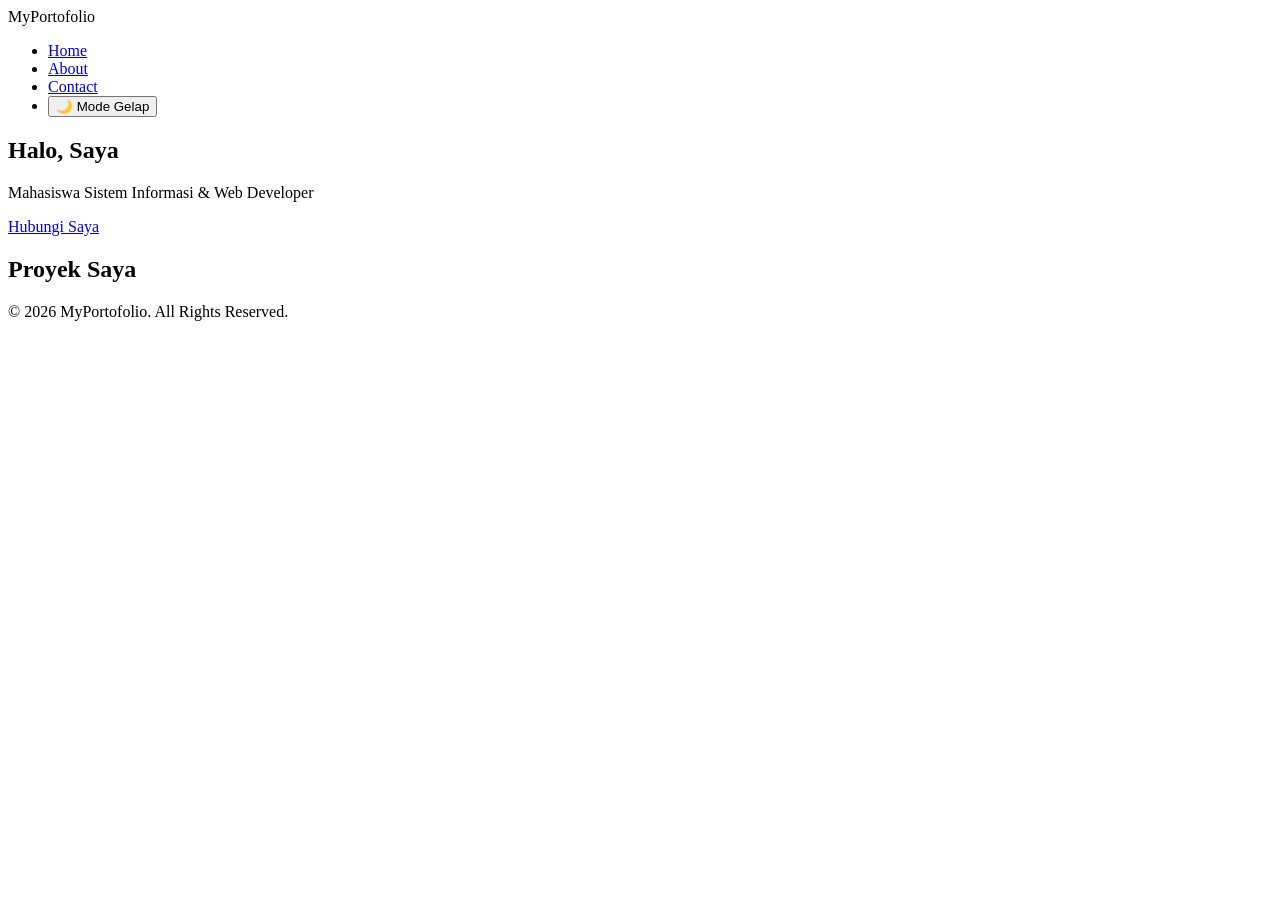
==== portofolio/index.html @ 39c3cb1b "file index" ====
<!DOCTYPE html>
<html lang="id">
<head>
    <meta charset="UTF-8">
    <meta name="viewport" content="width=device-width, initial-scale=1.0">
    <title>Portofolio Saya - Home</title>
    <link rel="stylesheet" href="css/style.css">
</head>
<body>

    <!-- Navigasi -->
    <nav>
        <div class="container nav-container">
            <div class="logo">MyPortofolio</div>
            <ul class="nav-links">
                <li><a href="index.html" class="active">Home</a></li>
                <li><a href="about.html">About</a></li>
                <li><a href="contact.html">Contact</a></li>
                <li><button id="theme-toggle" class="btn-theme">🌙 Mode Gelap</button></li>
            </ul>
        </div>
    </nav>

    <!-- Hero Section -->
    <section class="hero">
        <div class="container">
            <div class="hero-content">
                <h1>Halo, Saya <span id="typing-text"></span></h1>
                <p>Mahasiswa Sistem Informasi & Web Developer</p>
                <a href="contact.html" class="btn">Hubungi Saya</a>
            </div>
        </div>
    </section>

    <!-- Proyek Saya -->
    <section class="projects">
        <div class="container">
            <h2>Proyek Saya</h2>
            <div class="project-grid" id="project-grid">
                <!-- Data proyek akan dimuat otomatis oleh JavaScript -->
            </div>
        </div>
    </section>

    <!-- Footer -->
    <footer>
        <p>&copy; 2026 MyPortofolio. All Rights Reserved.</p>
    </footer>

    <script src="js/main.js"></script>
</body>
</html>
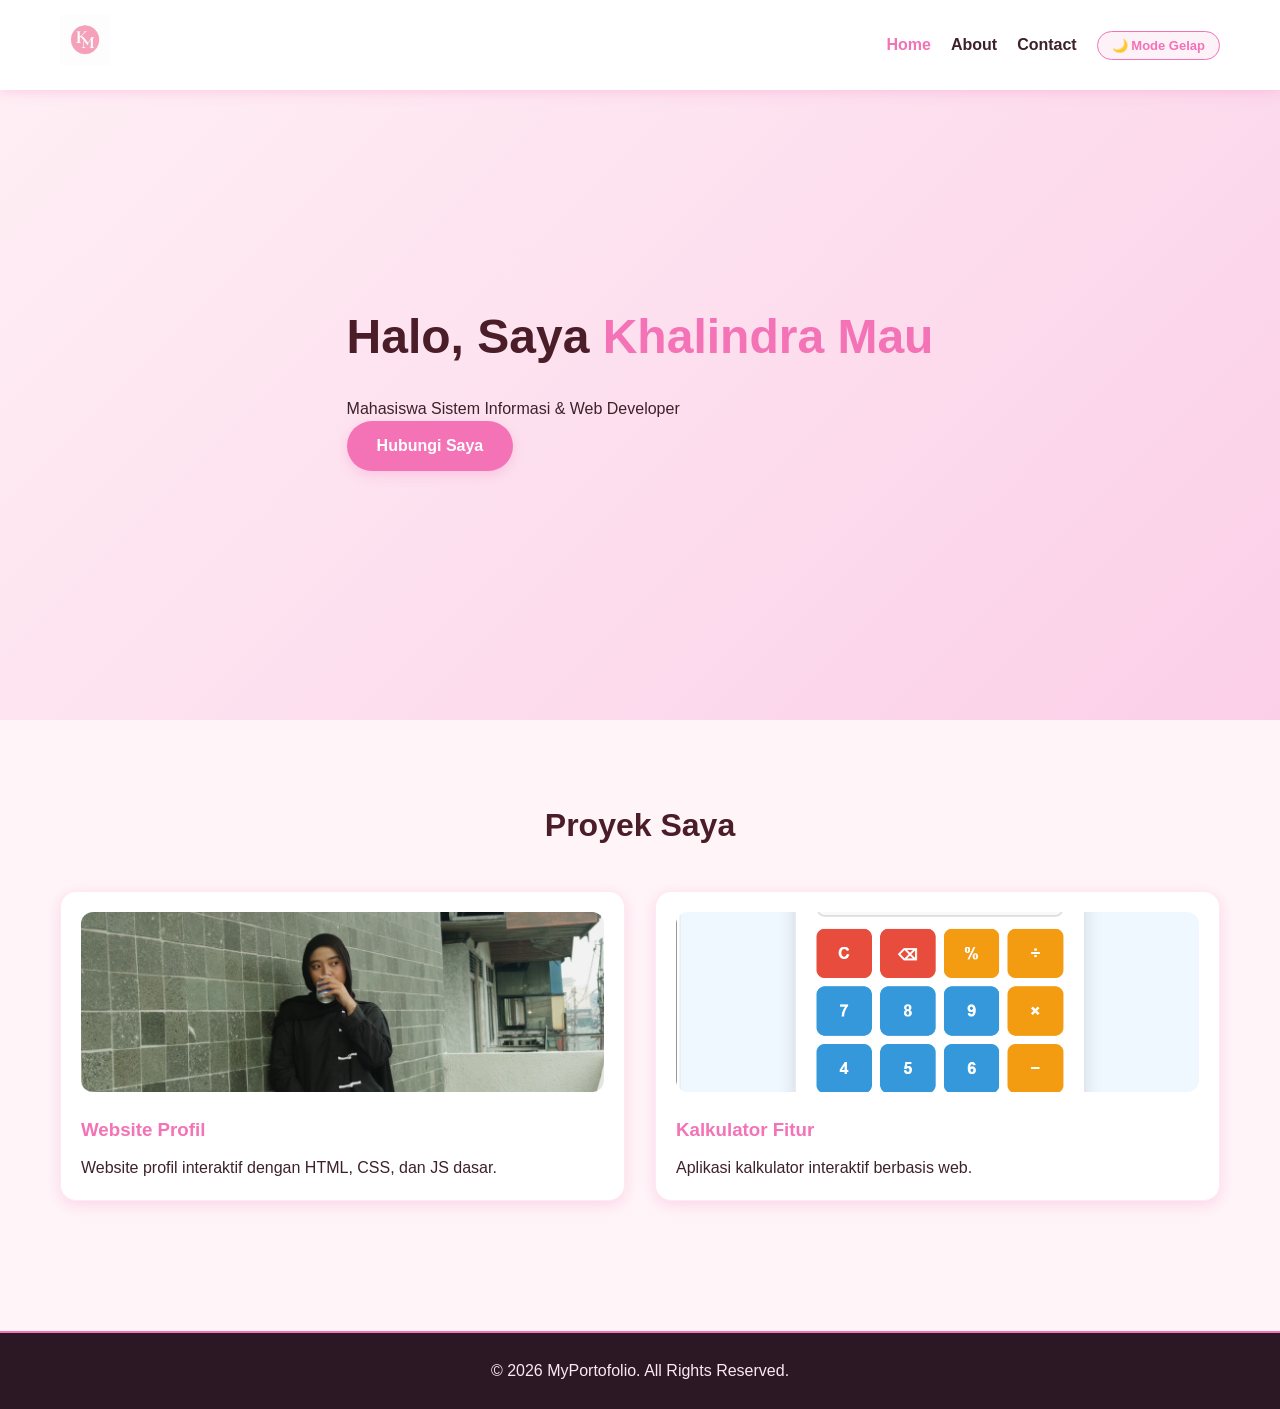
==== commit 6aacd81a: "file website portofolio" ====
--- a/portofolio/index.html
+++ b/portofolio/index.html
@@ -8,20 +8,22 @@
 </head>
 <body>
 
-    <!-- Navigasi -->
-    <nav>
-        <div class="container nav-container">
-            <div class="logo">MyPortofolio</div>
-            <ul class="nav-links">
-                <li><a href="index.html" class="active">Home</a></li>
-                <li><a href="about.html">About</a></li>
-                <li><a href="contact.html">Contact</a></li>
-                <li><button id="theme-toggle" class="btn-theme">🌙 Mode Gelap</button></li>
-            </ul>
+
+<nav>
+    <div class="container nav-container">
+        <div class="logo">
+            <img src="images/logo.png" alt="Logo MyPortofolio">
         </div>
-    </nav>
 
-    <!-- Hero Section -->
+        <ul class="nav-links">
+            <li><a href="index.html" class="active">Home</a></li>
+            <li><a href="about.html">About</a></li>
+            <li><a href="contact.html">Contact</a></li>
+            <li><button id="theme-toggle" class="btn-theme">🌙 Mode Gelap</button></li>
+        </ul>
+    </div>
+</nav>
+
     <section class="hero">
         <div class="container">
             <div class="hero-content">
@@ -32,17 +34,15 @@
         </div>
     </section>
 
-    <!-- Proyek Saya -->
     <section class="projects">
         <div class="container">
             <h2>Proyek Saya</h2>
             <div class="project-grid" id="project-grid">
-                <!-- Data proyek akan dimuat otomatis oleh JavaScript -->
+
             </div>
         </div>
     </section>
 
-    <!-- Footer -->
     <footer>
         <p>&copy; 2026 MyPortofolio. All Rights Reserved.</p>
     </footer>
--- a/portofolio/css/style.css
+++ b/portofolio/css/style.css
@@ -0,0 +1,274 @@
+* {
+    margin: 0;
+    padding: 0;
+    box-sizing: border-box;
+}
+
+:root {
+    --primary: #f472b6;          
+    --primary-hover: #ec4899;    
+    --dark: #4a1d29;             
+    --light: #fff5f8;            
+    --gray: #a78b95;             
+    --card-bg: #ffffff;          
+    --nav-bg: #ffffff;           
+    --text-color: #3d222a;       
+    --shadow-pink: rgba(244, 114, 182, 0.25); 
+}
+
+body.dark-mode {
+    --primary: #f472b6;
+    --primary-hover: #f43f5e;
+    --dark: #fce7f3;             
+    --light: #1e1018;            
+    --gray: #886877;
+    --card-bg: #2b1824;          
+    --nav-bg: #2b1824;
+    --text-color: #fce7f3;
+    --shadow-pink: rgba(0, 0, 0, 0.4);
+}
+
+body {
+    font-family: 'Segoe UI', Tahoma, Geneva, Verdana, sans-serif;
+    background: var(--light);
+    color: var(--text-color);
+    line-height: 1.6;
+    transition: background 0.3s ease, color 0.3s ease;
+}
+
+.container {
+    max-width: 1200px;
+    margin: 0 auto;
+    padding: 0 20px;
+}
+
+nav {
+    background: var(--nav-bg);
+    box-shadow: 0 2px 12px var(--shadow-pink);
+    position: fixed;
+    width: 100%;
+    top: 0;
+    z-index: 100;
+    transition: background 0.3s ease;
+}
+
+.nav-container {
+    display: flex;
+    justify-content: space-between;
+    align-items: center;
+    padding: 15px 20px;
+}
+
+.logo {
+    font-size: 22px;
+    font-weight: 700;
+    color: var(--primary);
+    letter-spacing: 0.5px;
+}
+
+.logo img {
+    width: 50px;
+    height: 50px;
+    object-fit: contain;
+}
+
+.nav-links {
+    display: flex;
+    list-style: none;
+    gap: 20px;
+    align-items: center;
+}
+
+.nav-links a {
+    text-decoration: none;
+    color: var(--text-color);
+    font-weight: 600;
+    transition: color 0.3s ease;
+}
+
+.nav-links a:hover, 
+.nav-links a.active {
+    color: var(--primary);
+}
+
+.btn-theme {
+    background: #fdf2f8;
+    border: 1px solid var(--primary);
+    color: var(--primary);
+    padding: 6px 14px;
+    border-radius: 20px;
+    cursor: pointer;
+    font-size: 13px;
+    font-weight: 600;
+    transition: all 0.3s ease;
+}
+
+body.dark-mode .btn-theme {
+    background: #3b1f30;
+    border-color: var(--primary);
+    color: var(--primary);
+}
+
+.btn-theme:hover {
+    background: var(--primary);
+    color: white;
+}
+
+.hero {
+    padding: 150px 0 100px;
+    background: linear-gradient(135deg, #fff0f5 0%, #fbcfe8 100%);
+    min-height: 80vh;
+    display: flex;
+    align-items: center;
+}
+
+body.dark-mode .hero {
+    background: linear-gradient(135deg, #2b1824 0%, #3d1c31 100%);
+}
+
+.hero-content h1 {
+    font-size: 48px;
+    margin-bottom: 20px;
+    color: var(--dark);
+}
+
+.hero-content span {
+    color: var(--primary);
+}
+
+.btn {
+    display: inline-block;
+    background: var(--primary);
+    color: white;
+    padding: 12px 30px;
+    border-radius: 25px;
+    text-decoration: none;
+    font-weight: 600;
+    border: none;
+    cursor: pointer;
+    box-shadow: 0 4px 12px var(--shadow-pink);
+    transition: transform 0.3s ease, box-shadow 0.3s ease, background 0.3s ease;
+}
+
+.btn:hover {
+    background: var(--primary-hover);
+    transform: translateY(-3px);
+    box-shadow: 0 8px 20px var(--shadow-pink);
+}
+
+.projects {
+    padding: 80px 0;
+}
+
+.projects h2, 
+.page-section h2 {
+    text-align: center;
+    font-size: 32px;
+    margin-bottom: 40px;
+    color: var(--dark);
+}
+
+.project-grid {
+    display: grid;
+    grid-template-columns: repeat(auto-fit, minmax(280px, 1fr));
+    gap: 30px;
+}
+
+.project-card {
+    background: var(--card-bg);
+    border-radius: 16px;
+    padding: 20px;
+    box-shadow: 0 4px 15px var(--shadow-pink);
+    border: 1px solid rgba(244, 114, 182, 0.15);
+    transition: transform 0.3s ease, box-shadow 0.3s ease;
+    cursor: pointer;
+}
+
+.project-card:hover {
+    transform: translateY(-5px);
+    box-shadow: 0 12px 25px var(--shadow-pink);
+}
+
+.project-card img {
+    width: 100%;
+    height: 180px;
+    object-fit: cover;
+    border-radius: 12px;
+    margin-bottom: 15px;
+}
+
+.project-card h3 {
+    margin-bottom: 10px;
+    color: var(--primary);
+}
+
+.page-section {
+    padding: 140px 0 80px;
+    min-height: 80vh;
+}
+
+.skills-list {
+    margin-top: 15px;
+    padding-left: 20px;
+}
+
+.skills-list li {
+    margin-bottom: 8px;
+}
+
+.contact-form {
+    max-width: 600px;
+    margin: 30px auto 0;
+    display: flex;
+    flex-direction: column;
+    gap: 18px;
+    background: var(--card-bg);
+    padding: 30px;
+    border-radius: 16px;
+    box-shadow: 0 4px 20px var(--shadow-pink);
+    border: 1px solid rgba(244, 114, 182, 0.15);
+}
+
+.form-group {
+    display: flex;
+    flex-direction: column;
+    gap: 6px;
+}
+
+.form-group label {
+    font-weight: 600;
+    color: var(--dark);
+}
+
+.form-group input, 
+.form-group textarea {
+    padding: 12px 16px;
+    border: 1.5px solid #fbcfe8;
+    border-radius: 10px;
+    font-size: 15px;
+    background: var(--light);
+    color: var(--text-color);
+    outline: none;
+    transition: border-color 0.3s ease;
+}
+
+.form-group input:focus, 
+.form-group textarea:focus {
+    border-color: var(--primary);
+}
+
+.feedback-msg {
+    max-width: 600px;
+    margin: 15px auto 0;
+    font-weight: bold;
+    text-align: center;
+}
+
+footer {
+    background: #2b1824;
+    color: #fce7f3;
+    text-align: center;
+    padding: 25px 0;
+    margin-top: 50px;
+    border-top: 2px solid var(--primary);
+}
